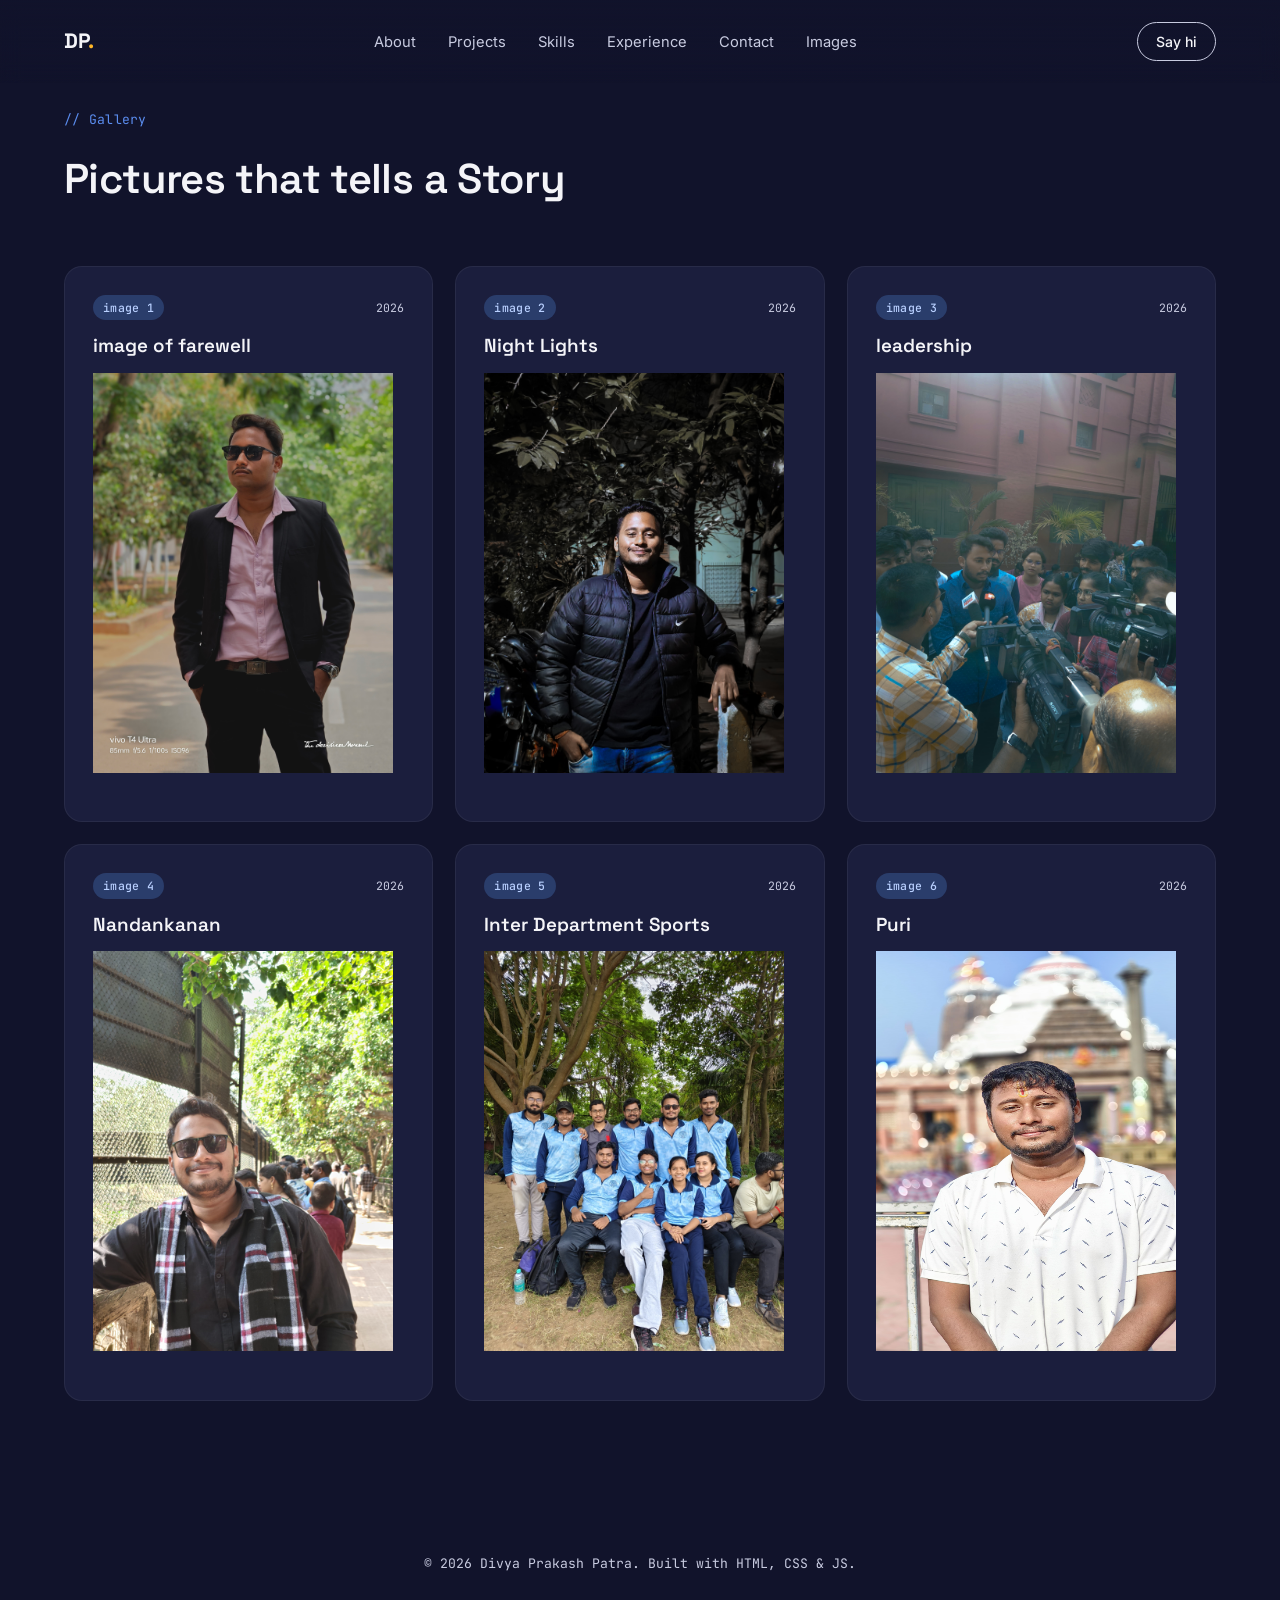
==== image.html @ 836fb509 "version 4" ====
<!DOCTYPE html>
<html lang="en">
<head>
<meta charset="UTF-8">
<meta name="viewport" content="width=device-width, initial-scale=1.0">
<title>Divya Prakash Patra — Software Engineer</title>
<meta name="description" content="Portfolio of Divya Prakash Patra — Software Engineer, MSc Computer Science, building DevOps pipelines, dashboards, and AI-driven cloud research.">
<link rel="preconnect" href="https://fonts.googleapis.com">
<link rel="preconnect" href="https://fonts.gstatic.com" crossorigin>
<link href="https://fonts.googleapis.com/css2?family=Space+Grotesk:wght@500;600;700&family=Inter:wght@400;500;600;700&family=JetBrains+Mono:wght@400;500;600&display=swap" rel="stylesheet">
<link rel="stylesheet" href="style project.css">
</head>
<body>

<div class="noise"></div>

<header class="nav">
  <a href="#top" class="nav__brand">DP<span class="dot">.</span></a>
  <nav class="nav__links">
    <a href="index.html#about">About</a>
    <a href="index.html#projects">Projects</a>
    <a href="index.html#skills">Skills</a>
    <a href="index.html#experience">Experience</a>
    <a href="index.html#contact">Contact</a>
    <a href="image.html">Images</a>
  </nav>
  <a href="#contact" class="nav__cta">Say hi</a>
  <button class="nav__burger" id="burger" aria-label="Toggle menu" aria-expanded="false">
    <span></span><span></span><span></span>
  </button>
</header>

<div class="mobile-menu" id="mobileMenu">
  <button type="button" class="mobile-menu__close" id="mobileMenuClose" aria-label="Close menu">×</button>
  <a href="index.html#about">About</a>
  <a href="index.html#projects">Projects</a>
  <a href="index.html#skills">Skills</a>
  <a href="index.html#experience">Experience</a>
  <a href="index.html#contact">Contact</a>
  <a href="image.html">Images</a>
</div>

  <!-- PROJECTS -->
  <section class="projects" id="projects">
    <div class="section-head">
      <p class="eyebrow">// Gallery</p>
      <h2>Pictures that tells a Story</h2>
    </div>

    <div class="project-grid">

      <article class="project-card project-card--blue">
        <div class="project-card__top">
          <span class="project-card__tag">image 1</span>
          <span class="project-card__date">2026</span>
        </div>
        <h3>image of farewell</h3>
        <p><img src="image1.jpg" alt="image" width="300" height="400" object-fit="cover"></p>
        <div class="chip-row">
        </div>
      </article>

      
      <article class="project-card project-card--blue">
        <div class="project-card__top">
          <span class="project-card__tag">image 2</span>
          <span class="project-card__date">2026</span>
        </div>
        <h3>Night Lights</h3>
        <p><img src="image6.jpg" alt="image" width="300" height="400" object-fit="cover"></p>
        <div class="chip-row">
        </div>
      </article>

      <article class="project-card project-card--blue">
        <div class="project-card__top">
          <span class="project-card__tag">image 3</span>
          <span class="project-card__date">2026</span>
        </div>
        <h3>leadership</h3>
        <p><img src="image3.jpg" alt="image" width="300" height="400" object-fit="cover"></p>
        <div class="chip-row">
        </div>
      </article>
            <article class="project-card project-card--blue">
        <div class="project-card__top">
          <span class="project-card__tag">image 4</span>
          <span class="project-card__date">2026</span>
        </div>
        <h3>Nandankanan</h3>
        <p><img src="image4.jpg" alt="image" width="300" height="400" object-fit="cover"></p>
        <div class="chip-row">
        </div>
      </article>
            <article class="project-card project-card--blue">
        <div class="project-card__top">
          <span class="project-card__tag">image 5</span>
          <span class="project-card__date">2026</span>
        </div>
        <h3>Inter Department Sports</h3>
        <p><img src="image5.jpg" alt="image" width="300" height="400" object-fit="cover"></p>
        <div class="chip-row">
        </div>
      </article>
            <article class="project-card project-card--blue">
        <div class="project-card__top">
          <span class="project-card__tag">image 6</span>
          <span class="project-card__date">2026</span>
        </div>
        <h3>Puri</h3>
        <p><img src="image2.jpg" alt="image" width="300" height="400" object-fit="cover"></p>
        <div class="chip-row">
        </div>
      </article>





    </div>
  </section>

<footer class="footer">
  <p>© <span id="year"></span> Divya Prakash Patra. Built with HTML, CSS &amp; JS.</p>
</footer>

<script src="script.js"></script>
</body>
</html>
---- style project.css ----
:root {
  --ink: #11132B;
  --ink-2: #1B1E3D;
  --paper: #F4F4F8;
  --paper-dim: #C8CBE0;
  --blue: #5B8DEF;
  --blue-soft: #2A3D6B;
  --amber: #FFB627;
  --amber-soft: #5A4420;
  --violet: #A78BFA;
  --violet-soft: #3D3470;
  --green: #4ADE80;
  --green-soft: #214A33;

  --display: "Space Grotesk", "Inter", sans-serif;
  --body: "Inter", sans-serif;
  --mono: "JetBrains Mono", monospace;

  --radius: 18px;
  --radius-sm: 10px;
  --ease: cubic-bezier(.16,.84,.44,1);
}

* {
  box-sizing: border-box;
}

html {
  scroll-behavior: smooth;
}


body {
  margin: 0;
  font-family: var(--body);
  background: var(--ink);
  color: var(--paper);
  line-height: 1.5;
  -webkit-font-smoothing: antialiased;
  overflow-x: hidden;
}

a {
  color: inherit;
  text-decoration: none;
}

ul {
  margin: 0;
  padding: 0;
  list-style: none;
}

h1,
h2,
h3 {
  font-family: var(--display);
  margin: 0;
  font-weight: 600;
}

.nav {
  position: fixed;
  top: 0;
  left: 0;
  right: 0;
  z-index: 50;
  display: flex;
  align-items: center;
  justify-content: space-between;
  padding: 22px 5vw;
  backdrop-filter: blur(10px);
  background: linear-gradient(to bottom, rgba(17,19,43,0.85), rgba(17,19,43,0));
}

.nav__brand {
  font-family: var(--display);
  font-weight: 700;
  font-size: 1.3rem;
  letter-spacing: -0.02em;
}

.nav__brand .dot {
  color: var(--amber);
}

.nav__links {
  display: flex;
  gap: 32px;
}

.nav__links a {
  font-size: 0.92rem;
  color: var(--paper-dim);
  position: relative;
}

.nav__links a:hover {
  color: var(--paper);
}

.nav__links a::after {
  content: "";
  position: absolute;
  left: 0;
  bottom: -6px;
  height: 2px;
  width: 0;
  background: var(--amber);
  transition: width .25s var(--ease);
}

.nav__links a:hover::after {
  width: 100%;
}

.nav__cta {
  border: 1.5px solid var(--paper-dim);
  padding: 8px 18px;
  border-radius: 999px;
  font-size: 0.88rem;
  font-weight: 500;
  transition: all .2s var(--ease);
}

.nav__cta:hover {
  background: var(--amber);
  color: var(--ink);
  border-color: var(--amber);
}

.nav__burger {
  display: none;
  flex-direction: column;
  justify-content: center;
  gap: 5px;
  width: 36px;
  height: 36px;
  background: none;
  border: none;
  cursor: pointer;
  padding: 0;
}

.nav__burger span {
  width: 100%;
  height: 2px;
  background: var(--paper);
  border-radius: 2px;
  transition: all .25s var(--ease);
}

.nav__burger[aria-expanded="true"] span:nth-child(1) {
  transform: translateY(7px) rotate(45deg);
}

.nav__burger[aria-expanded="true"] span:nth-child(2) {
  opacity: 0;
}

.nav__burger[aria-expanded="true"] span:nth-child(3) {
  transform: translateY(-7px) rotate(-45deg);
}

.mobile-menu {
  display: none; flex-direction: column; position: fixed; top: 0; right: 0; height: 100vh; width: 72vw; max-width: 320px;
  background: var(--ink-2); z-index: 60; padding: 100px 32px 32px; gap: 26px;
  transform: translateX(100%); transition: transform .3s var(--ease);
}
.mobile-menu.open { transform: translateX(0); }

.mobile-menu__close {
  position: absolute;
  top: 20px;
  right: 20px;
  width: 38px;
  height: 38px;
  border: none;
  background: transparent;
  color: var(--paper);
  font-size: 1.5rem;
  line-height: 1;
  cursor: pointer;
}

.eyebrow {
    font-family: var(--mono);
    font-size: 0.82rem;
    color: var(--blue);
    letter-spacing: 0.02em;
    margin: 0px 0px 18px;
}

.projects {
  padding: 110px 5vw;
  max-width: 1280px;
  margin: 0 auto;
}

.section-head {
  margin-bottom: 56px;
  max-width: 640px;
}

.section-head h2 {
  font-size: clamp(1.9rem, 3.4vw, 2.6rem);
  letter-spacing: -0.015em;
}

.project-grid {
  display: grid;
  grid-template-columns: repeat(3, minmax(0, 1fr));
  gap: 22px;
}

.project-card {
  background: var(--ink-2);
  border-radius: var(--radius);
  padding: 28px;
  border: 1px solid rgba(255,255,255,0.06);
  display: flex;
  flex-direction: column;
  gap: 14px;
  transition: transform .25s var(--ease), border-color .25s var(--ease);
}

.project-card:hover {
  transform: translateY(-6px);
  border-color: rgba(255,255,255,0.18);
}

.project-card--wide {
  grid-column: span 2;
}

.project-card__top {
  display: flex;
  justify-content: space-between;
  align-items: center;
}

.project-card__tag {
  font-family: var(--mono);
  font-size: 0.72rem;
  letter-spacing: 0.03em;
  padding: 4px 10px;
  border-radius: 999px;
  font-weight: 500;
}

.project-card--blue .project-card__tag {
  background: var(--blue-soft);
  color: #B9D0FF;
}

.project-card--amber .project-card__tag {
  background: var(--amber-soft);
  color: #FFDA9C;
}

.project-card--violet .project-card__tag {
  background: var(--violet-soft);
  color: #E1D4FF;
}

.project-card--green .project-card__tag {
  background: var(--green-soft);
  color: #B9F4CB;
}

.project-card__date {
  font-family: var(--mono);
  font-size: 0.72rem;
  color: var(--paper-dim);
}

.project-card h3 {
  font-size: 1.18rem;
  line-height: 1.3;
}

.project-card p {
  color: var(--paper-dim);
  font-size: 0.94rem;
  margin: 0;
  flex-grow: 1;
}

.project-card__link {
  font-family: var(--mono);
  font-size: 0.82rem;
  color: var(--green);
  margin-top: 4px;
}
.project-card--violet .project-card__link {
  font-family: var(--mono); font-size: 0.82rem; color: var(--violet); margin-top: 4px;
  transition: gap .2s var(--ease);
}
.project-card__link:hover {
  text-decoration: underline;
}

.chip-row {
  display: flex;
  flex-wrap: wrap;
  gap: 8px;
}

.chip {
  font-family: var(--mono);
  font-size: 0.74rem;
  padding: 5px 11px;
  border-radius: 999px;
  background: rgba(255,255,255,0.06);
  color: var(--paper-dim);
  border: 1px solid rgba(255,255,255,0.08);
}

.chip--lg {
  font-size: 0.85rem;
  padding: 8px 16px;
}

.footer {
  text-align: center;
  padding: 30px 5vw 50px;
  color: var(--paper-dim);
  font-size: 0.82rem;
  font-family: var(--mono);
}

@media (max-width: 980px) {
  .nav__links,
  .nav__cta {
    display: none;
  }

  .nav__burger {
    display: flex;
  }

  .mobile-menu {
    display: flex;
  }

  .project-grid {
    grid-template-columns: repeat(2, minmax(0, 1fr));
  }
  .project-card--wide {
    grid-column: span 2;
  }
}

@media (max-width: 640px) {
  .projects {
    padding: 80px 6vw;
  }
  .project-grid {
    grid-template-columns: 1fr;
  }
  .project-card--wide {
    grid-column: span 1;
  }
}
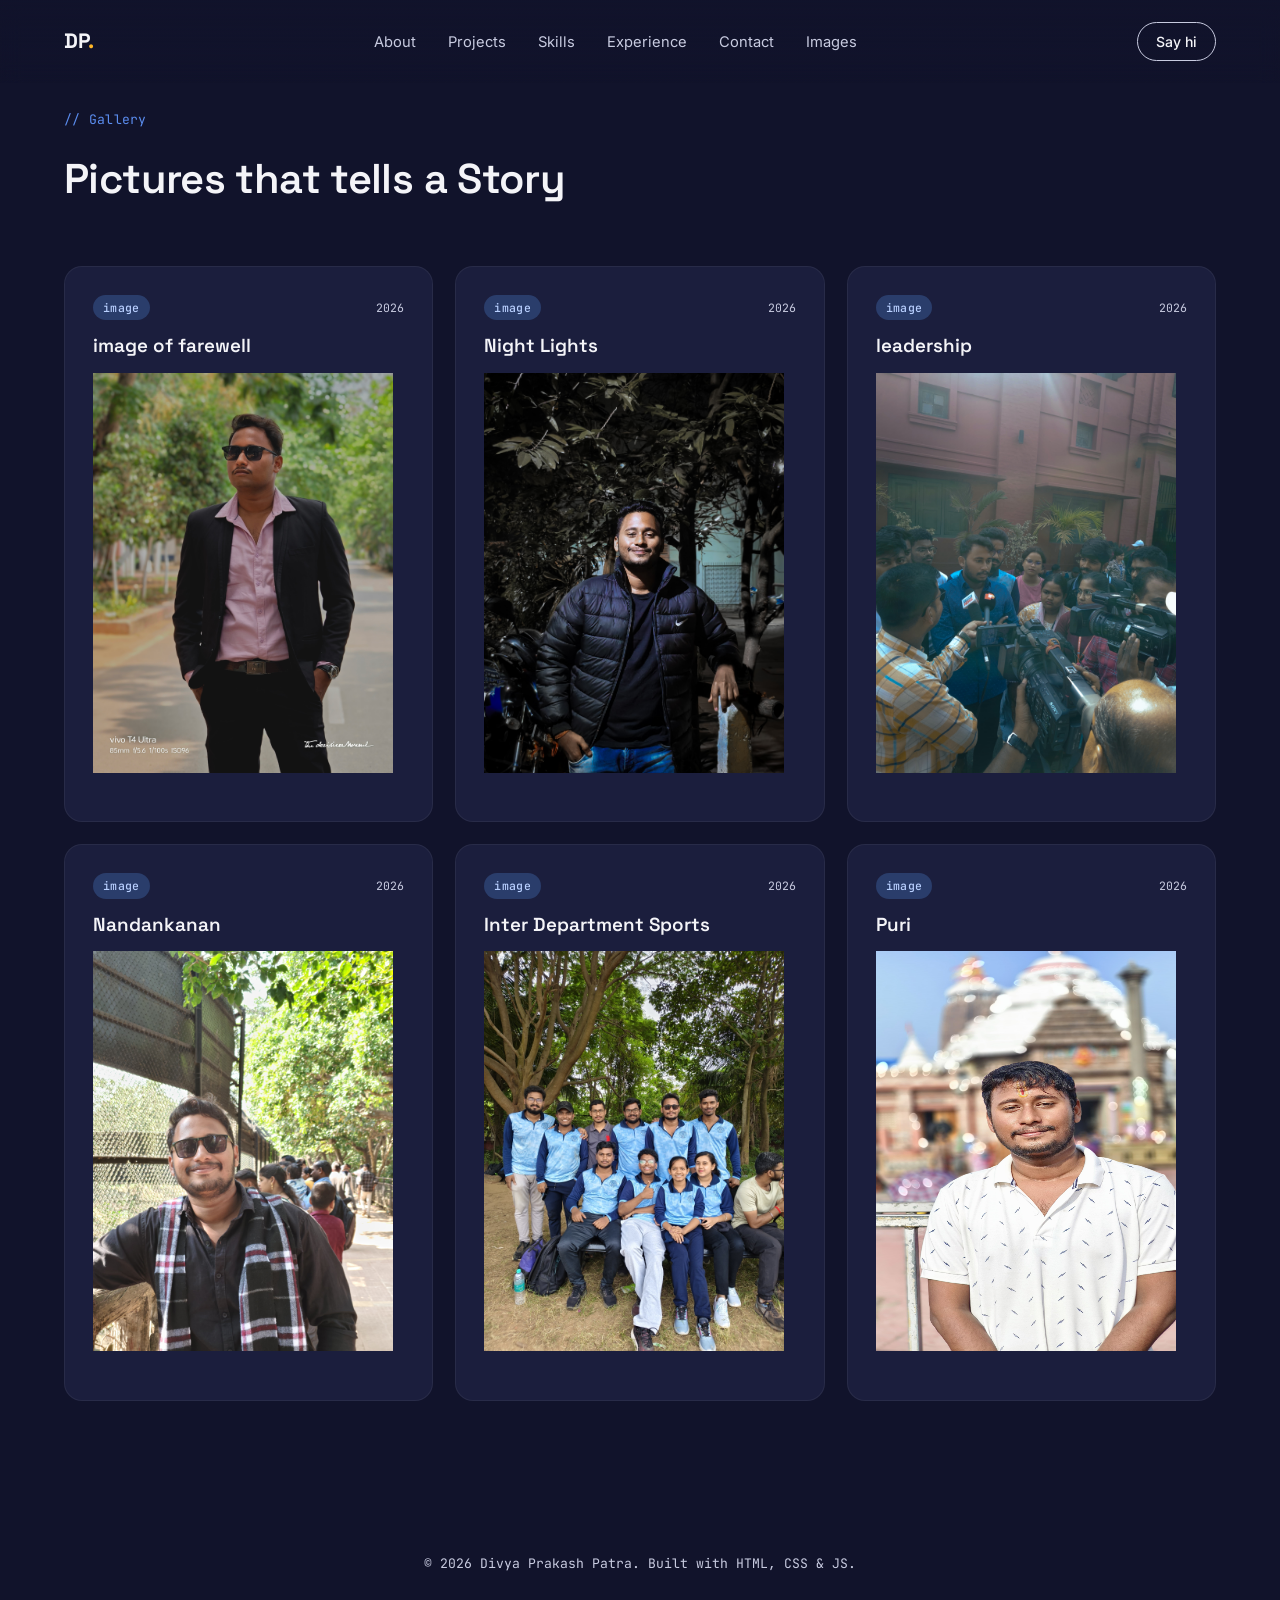
==== commit 187e4827: "version 2" ====
--- a/image.html
+++ b/image.html
@@ -51,7 +51,7 @@
 
       <article class="project-card project-card--blue">
         <div class="project-card__top">
-          <span class="project-card__tag">image 1</span>
+          <span class="project-card__tag">image</span>
           <span class="project-card__date">2026</span>
         </div>
         <h3>image of farewell</h3>
@@ -63,7 +63,7 @@
       
       <article class="project-card project-card--blue">
         <div class="project-card__top">
-          <span class="project-card__tag">image 2</span>
+          <span class="project-card__tag">image</span>
           <span class="project-card__date">2026</span>
         </div>
         <h3>Night Lights</h3>
@@ -74,7 +74,7 @@
 
       <article class="project-card project-card--blue">
         <div class="project-card__top">
-          <span class="project-card__tag">image 3</span>
+          <span class="project-card__tag">image</span>
           <span class="project-card__date">2026</span>
         </div>
         <h3>leadership</h3>
@@ -84,7 +84,7 @@
       </article>
             <article class="project-card project-card--blue">
         <div class="project-card__top">
-          <span class="project-card__tag">image 4</span>
+          <span class="project-card__tag">image</span>
           <span class="project-card__date">2026</span>
         </div>
         <h3>Nandankanan</h3>
@@ -94,7 +94,7 @@
       </article>
             <article class="project-card project-card--blue">
         <div class="project-card__top">
-          <span class="project-card__tag">image 5</span>
+          <span class="project-card__tag">image</span>
           <span class="project-card__date">2026</span>
         </div>
         <h3>Inter Department Sports</h3>
@@ -104,7 +104,7 @@
       </article>
             <article class="project-card project-card--blue">
         <div class="project-card__top">
-          <span class="project-card__tag">image 6</span>
+          <span class="project-card__tag">image</span>
           <span class="project-card__date">2026</span>
         </div>
         <h3>Puri</h3>
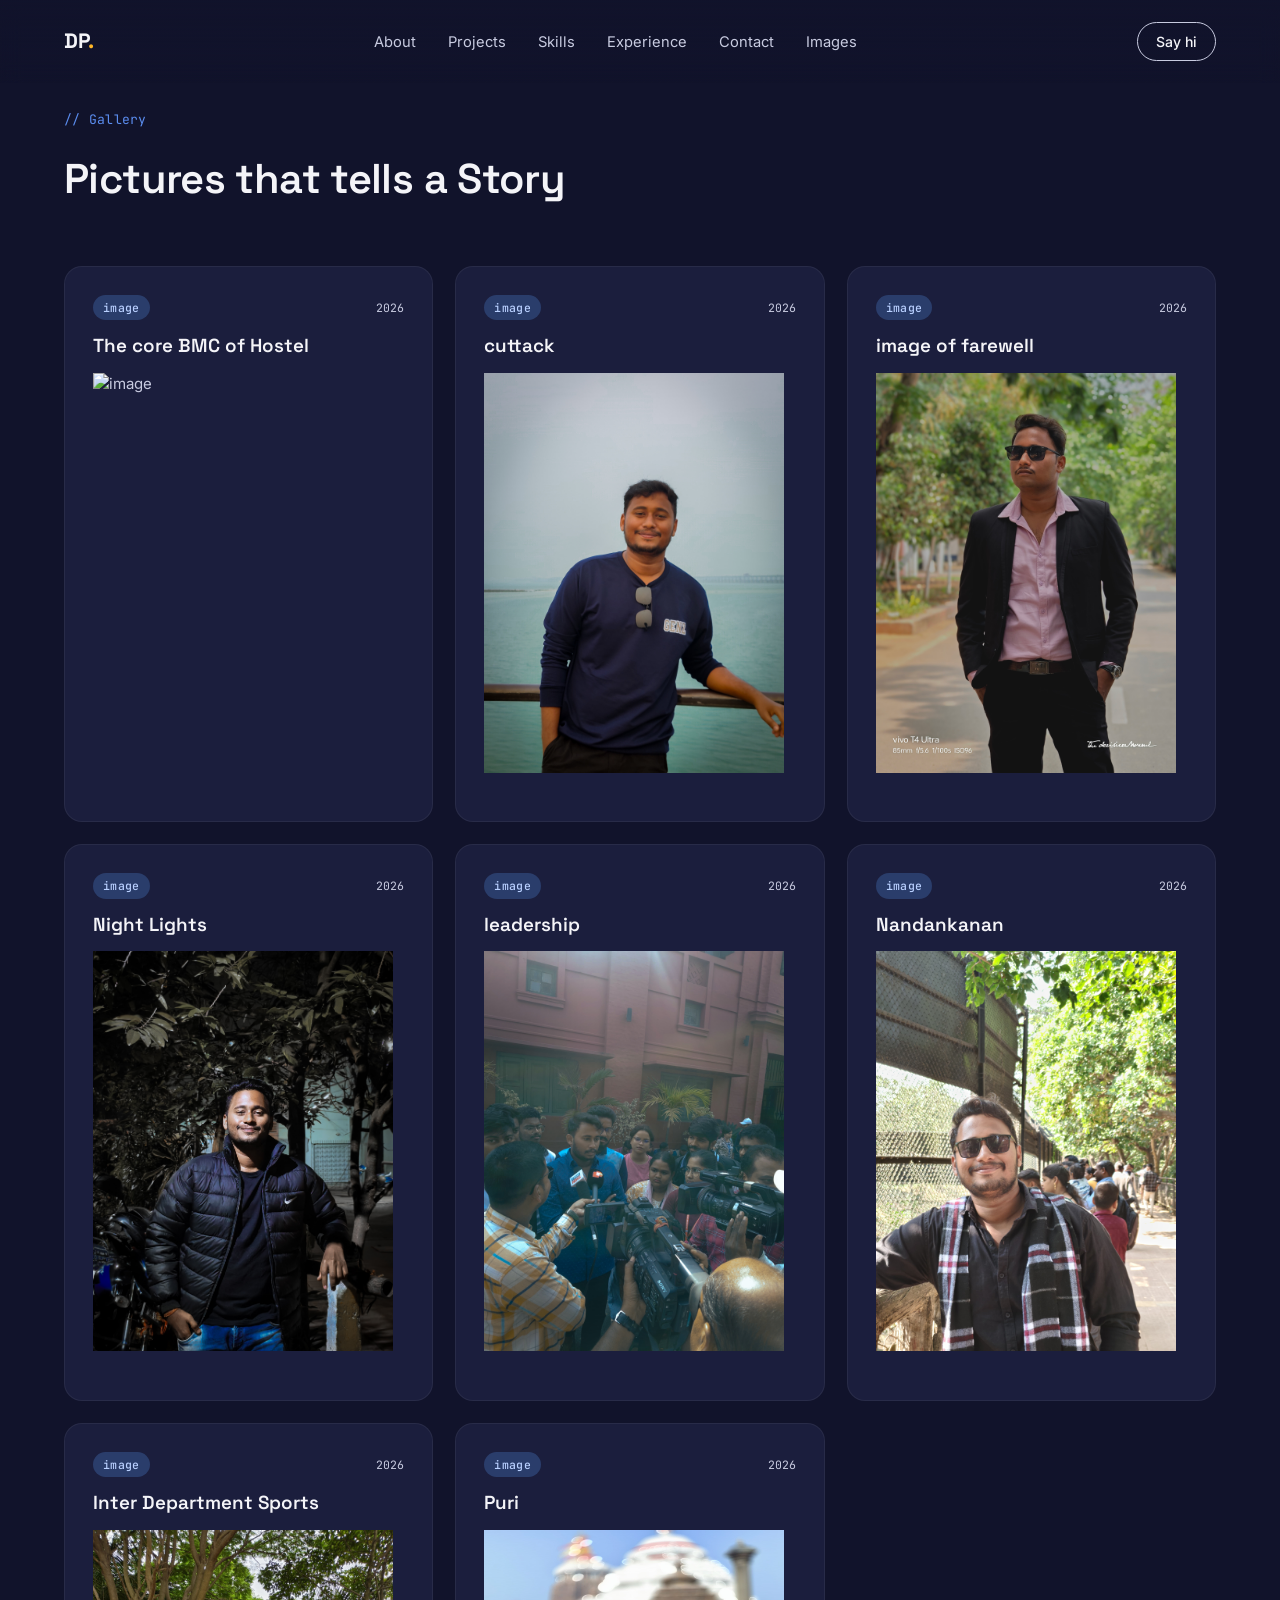
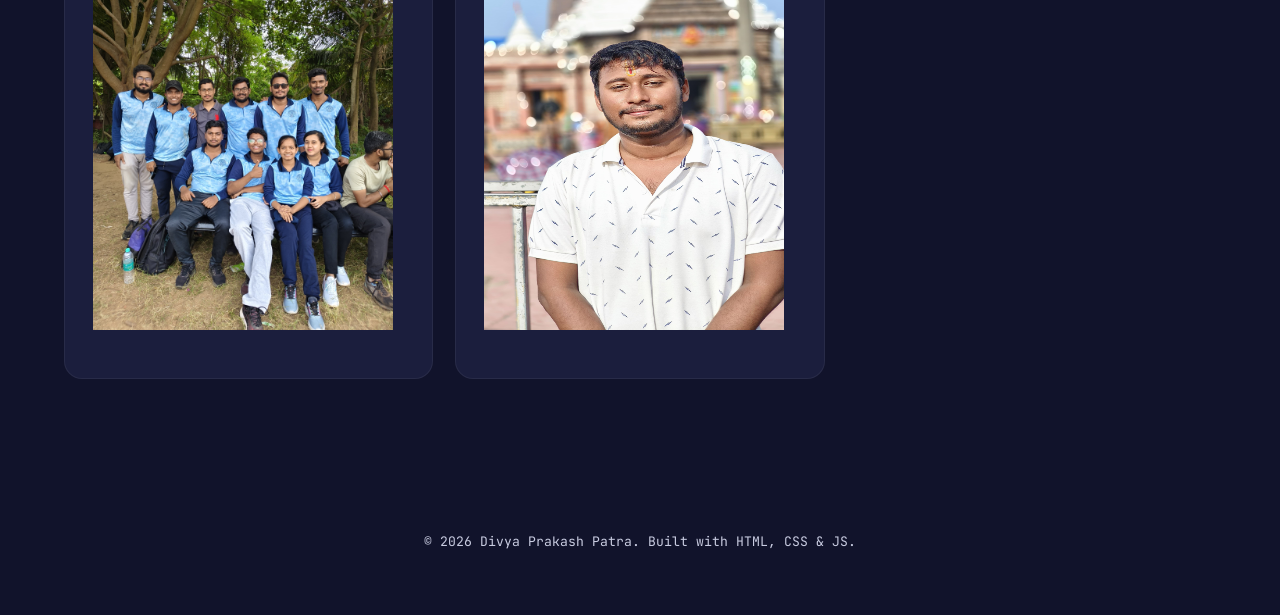
==== commit 339f1992: "version 5" ====
--- a/image.html
+++ b/image.html
@@ -48,6 +48,28 @@
     </div>
 
     <div class="project-grid">
+
+
+      <article class="project-card project-card--blue">
+        <div class="project-card__top">
+          <span class="project-card__tag">image</span>
+          <span class="project-card__date">2026</span>
+        </div>
+        <h3>The core BMC of Hostel</h3>
+        <p><img src="image8.jpg" alt="image" width="300" height="400" object-fit="cover"></p>
+        <div class="chip-row">
+        </div>
+      </article>
+   <article class="project-card project-card--blue">
+        <div class="project-card__top">
+          <span class="project-card__tag">image</span>
+          <span class="project-card__date">2026</span>
+        </div>
+        <h3>cuttack</h3>
+        <p><img src="‫image7.jpg" alt="image" width="300" height="400" object-fit="cover"></p>
+        <div class="chip-row">
+        </div>
+      </article>
 
       <article class="project-card project-card--blue">
         <div class="project-card__top">
@@ -113,10 +135,6 @@
         </div>
       </article>
 
-
-
-
-
     </div>
   </section>
 
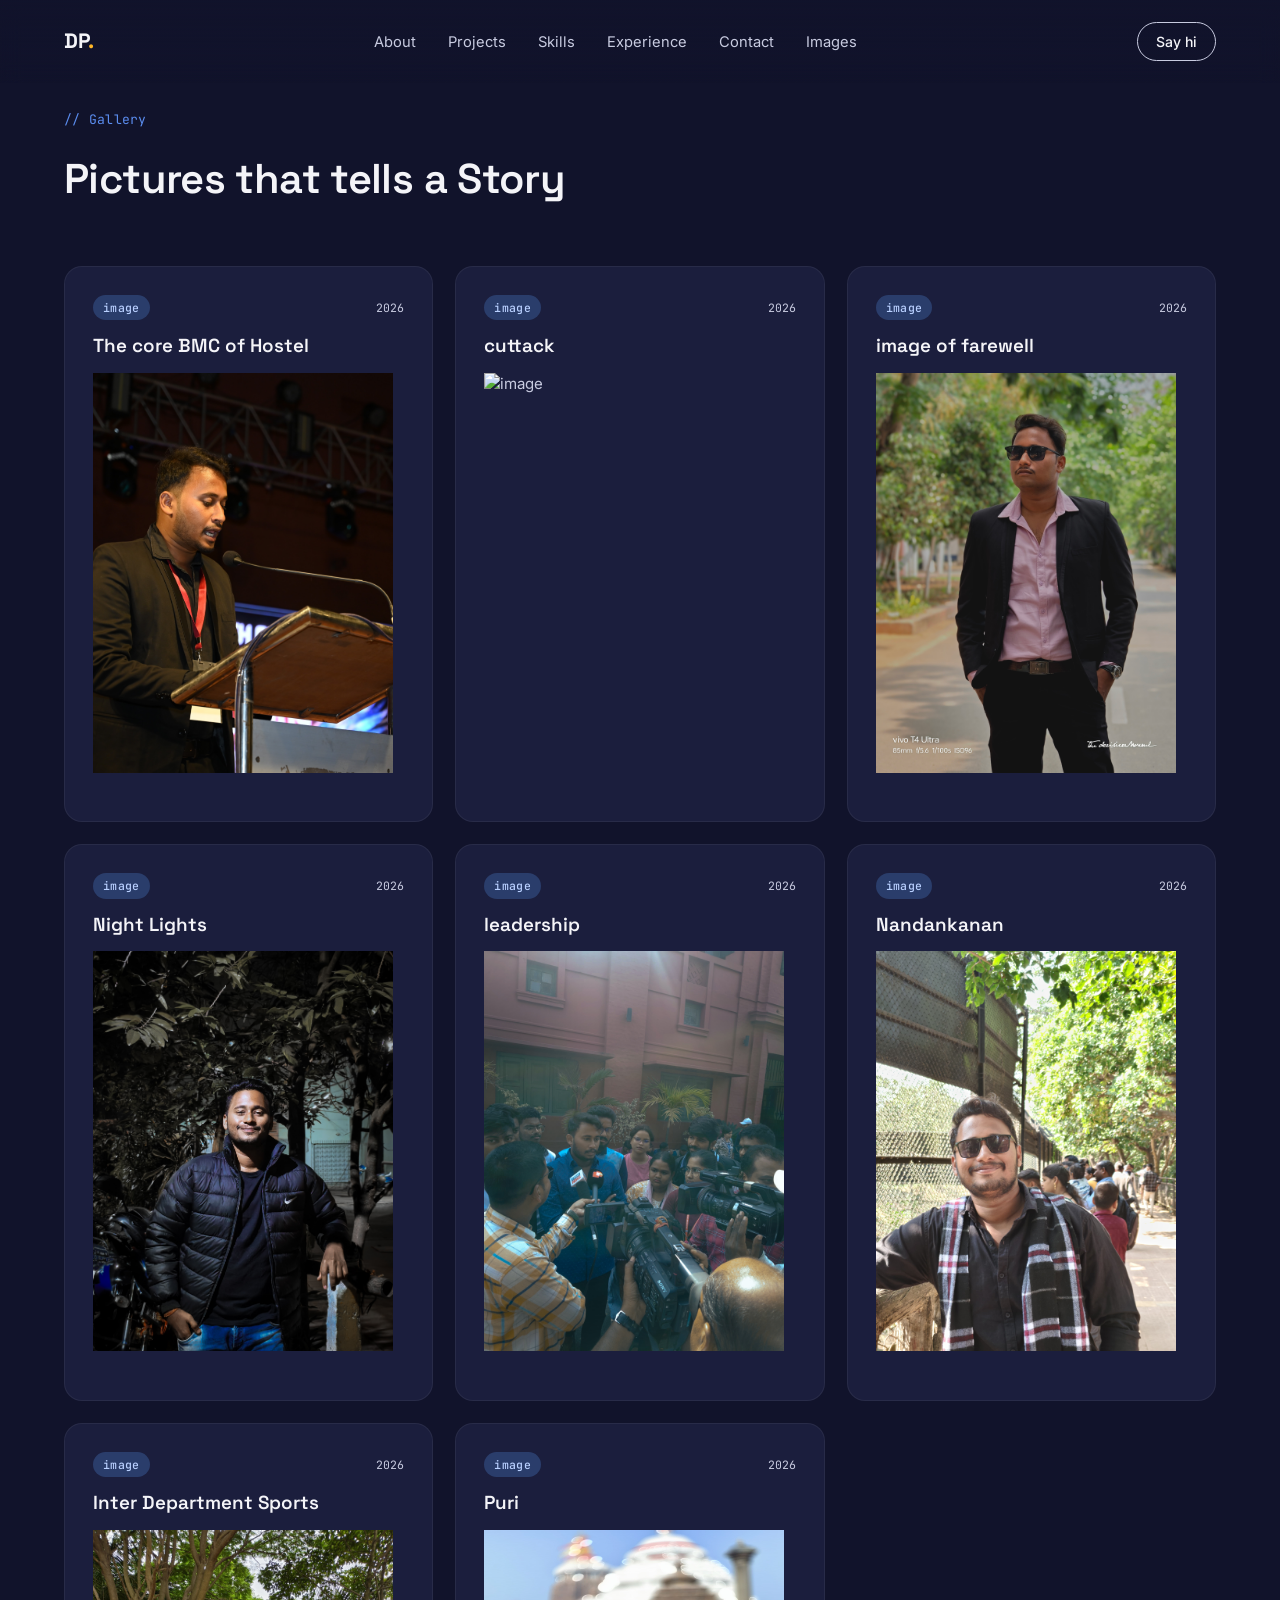
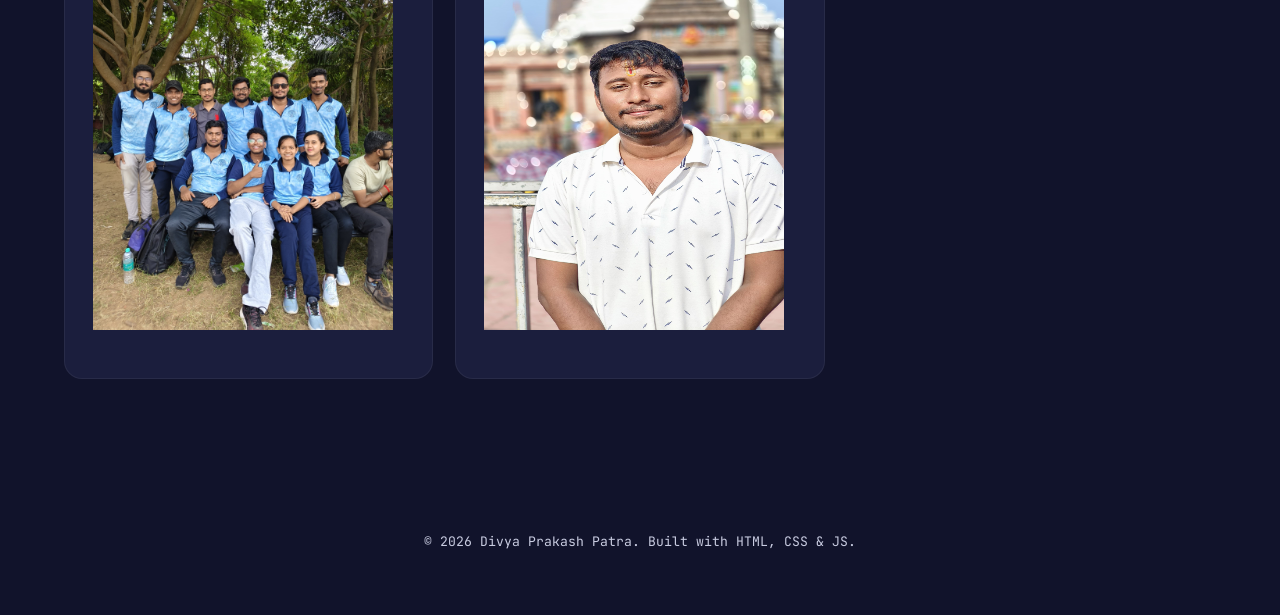
==== commit 909fce10: "Fix image file extensions in image.html" ====
--- a/image.html
+++ b/image.html
@@ -56,7 +56,7 @@
           <span class="project-card__date">2026</span>
         </div>
         <h3>The core BMC of Hostel</h3>
-        <p><img src="image8.jpg" alt="image" width="300" height="400" object-fit="cover"></p>
+        <p><img src="image8.JPG" alt="image" width="300" height="400" object-fit="cover"></p>
         <div class="chip-row">
         </div>
       </article>
@@ -66,7 +66,7 @@
           <span class="project-card__date">2026</span>
         </div>
         <h3>cuttack</h3>
-        <p><img src="‫image7.jpg" alt="image" width="300" height="400" object-fit="cover"></p>
+        <p><img src="image7.jpg" alt="image" width="300" height="400" object-fit="cover"></p>
         <div class="chip-row">
         </div>
       </article>
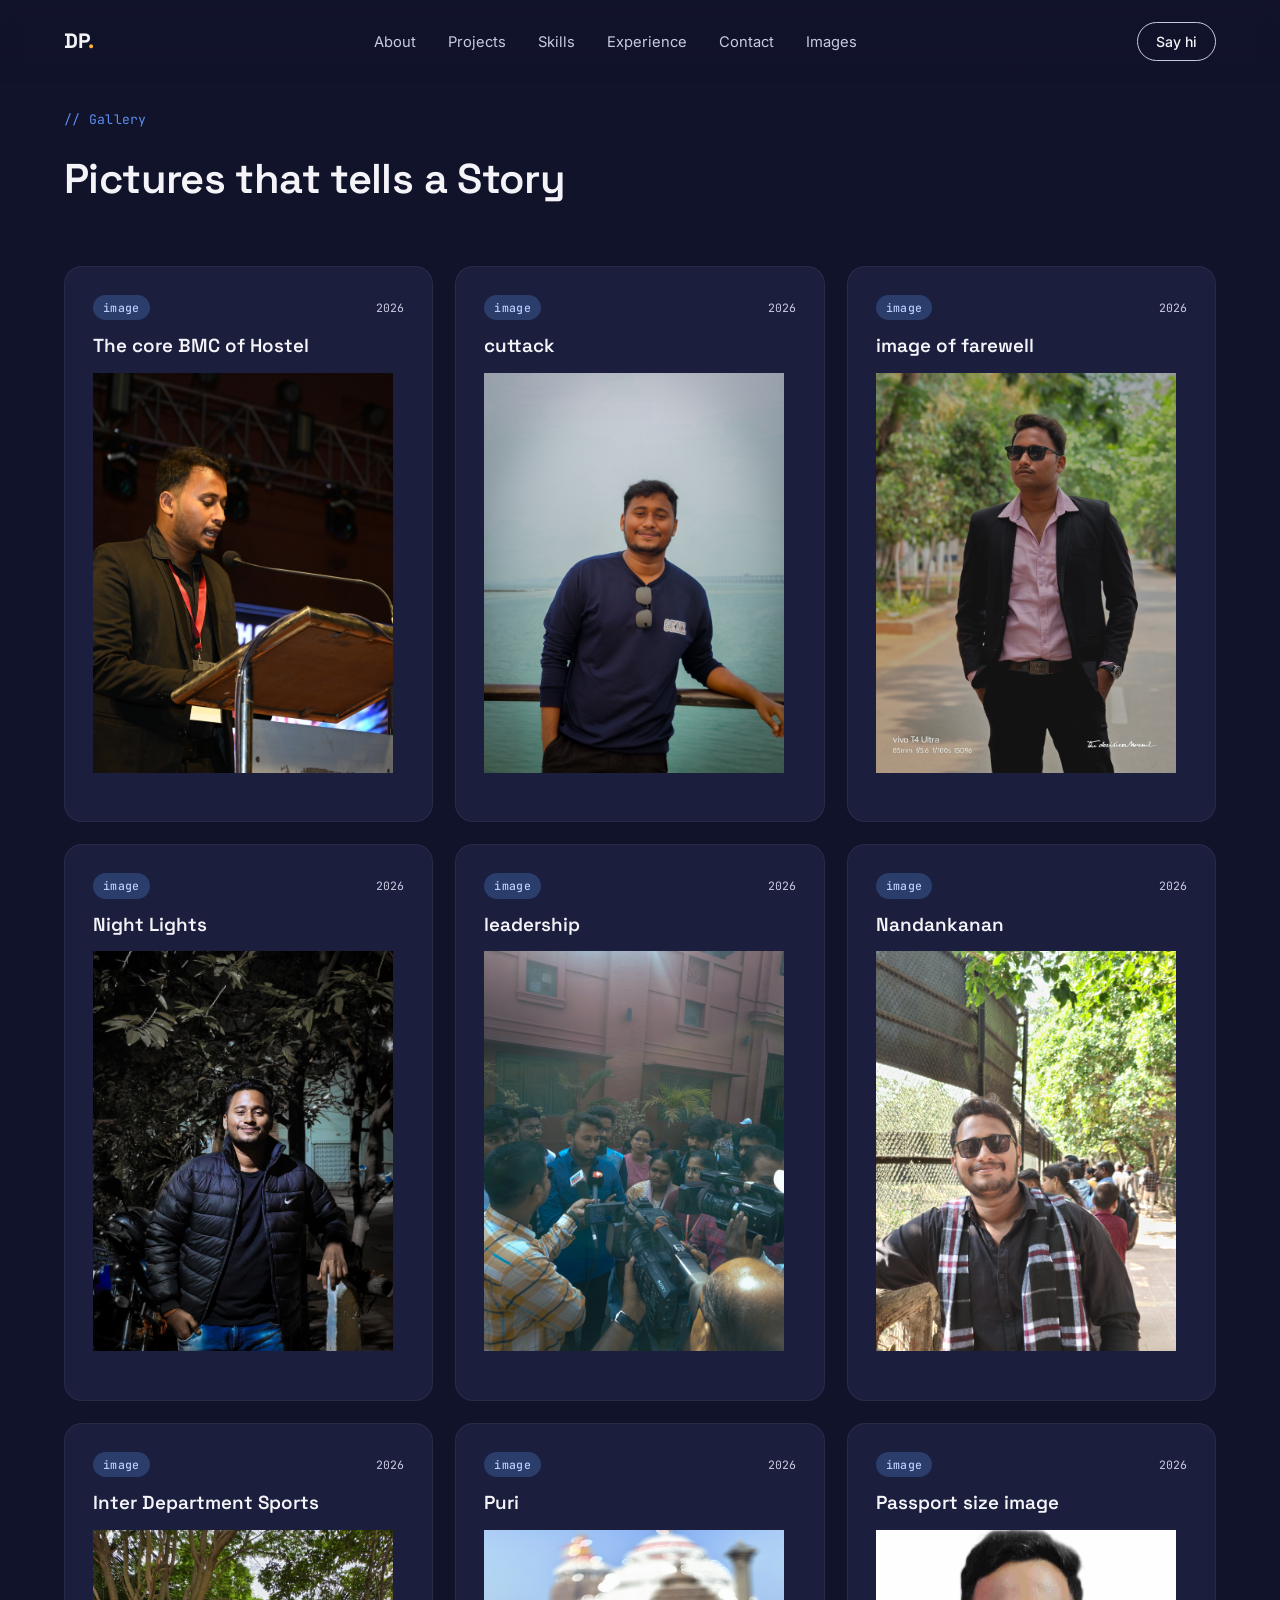
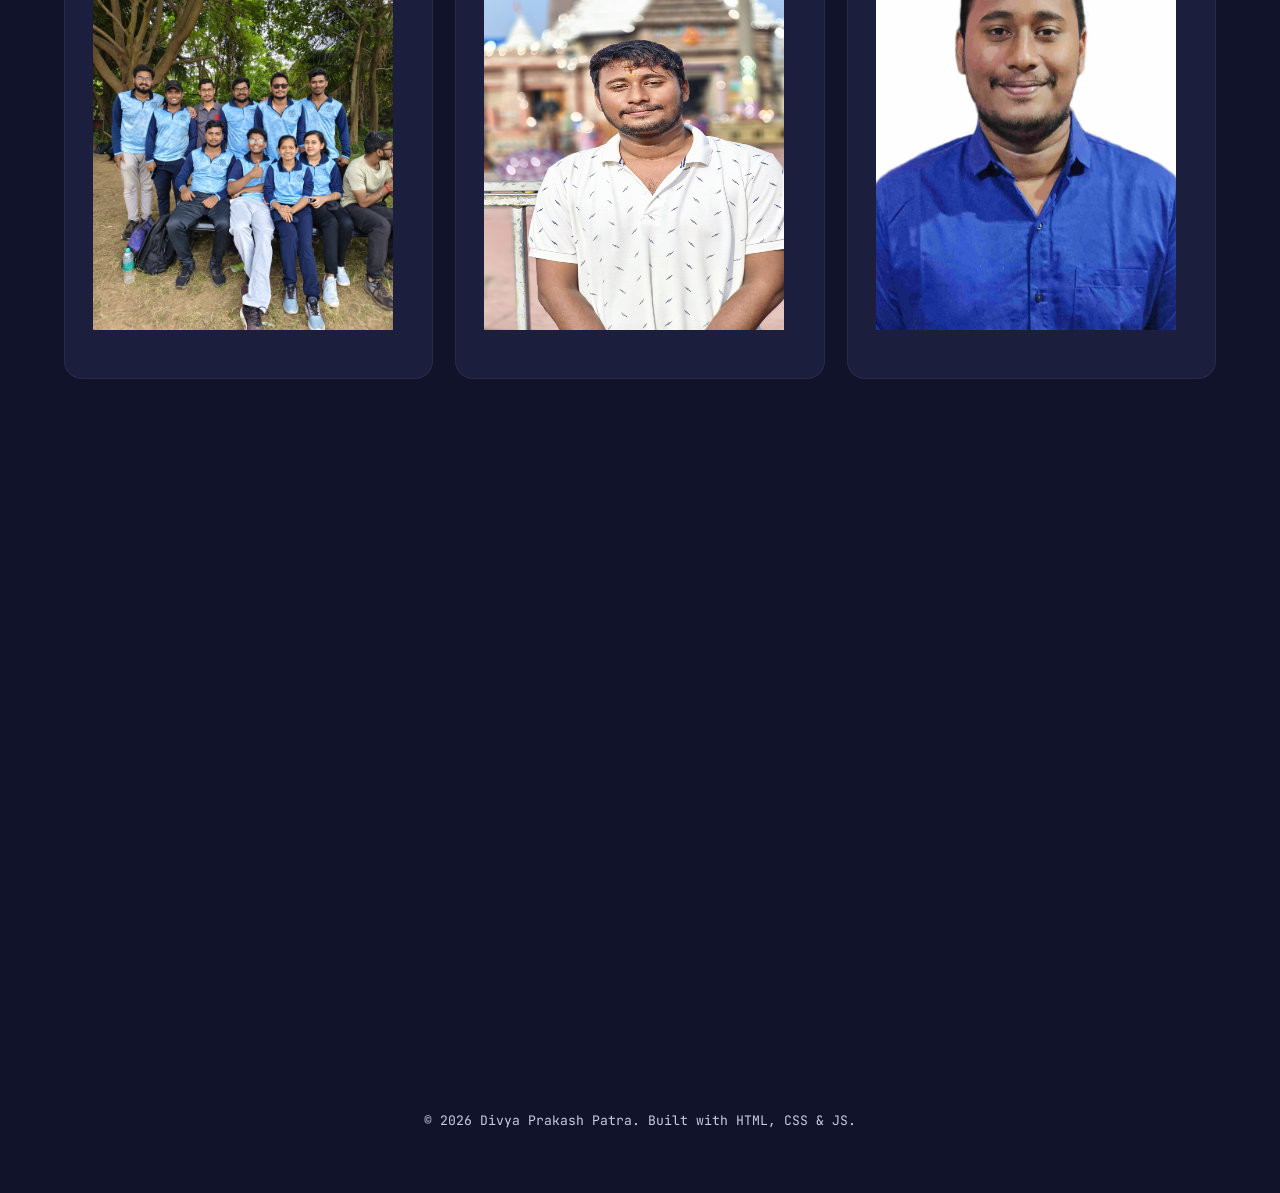
==== commit ac3f6c78: "version 2" ====
--- a/image.html
+++ b/image.html
@@ -48,8 +48,6 @@
     </div>
 
     <div class="project-grid">
-
-
       <article class="project-card project-card--blue">
         <div class="project-card__top">
           <span class="project-card__tag">image</span>
@@ -66,7 +64,7 @@
           <span class="project-card__date">2026</span>
         </div>
         <h3>cuttack</h3>
-        <p><img src="image7.jpg" alt="image" width="300" height="400" object-fit="cover"></p>
+        <p><img src="‫image7.jpg" alt="image" width="300" height="400" object-fit="cover"></p>
         <div class="chip-row">
         </div>
       </article>
@@ -134,7 +132,26 @@
         <div class="chip-row">
         </div>
       </article>
-
+<article class="project-card project-card--blue">
+        <div class="project-card__top">
+          <span class="project-card__tag">image</span>
+          <span class="project-card__date">2026</span>
+        </div>
+        <h3>Passport size image</h3>
+        <p><img src="passport.jpg" alt="image" width="300" height="400" object-fit="cover"></p>
+        <div class="chip-row">
+        </div>
+      </article>
+ <article class="project-card project-card--blue">
+        <div class="project-card__top">
+          <span class="project-card__tag">image</span>
+          <span class="project-card__date">2026</span>
+        </div>
+        <h3>Leading Annual function</h3>
+        <p><img src="image9.jpg" alt="image" width="300" height="400" object-fit="cover"></p>
+        <div class="chip-row">
+        </div>
+      </article>
     </div>
   </section>
 
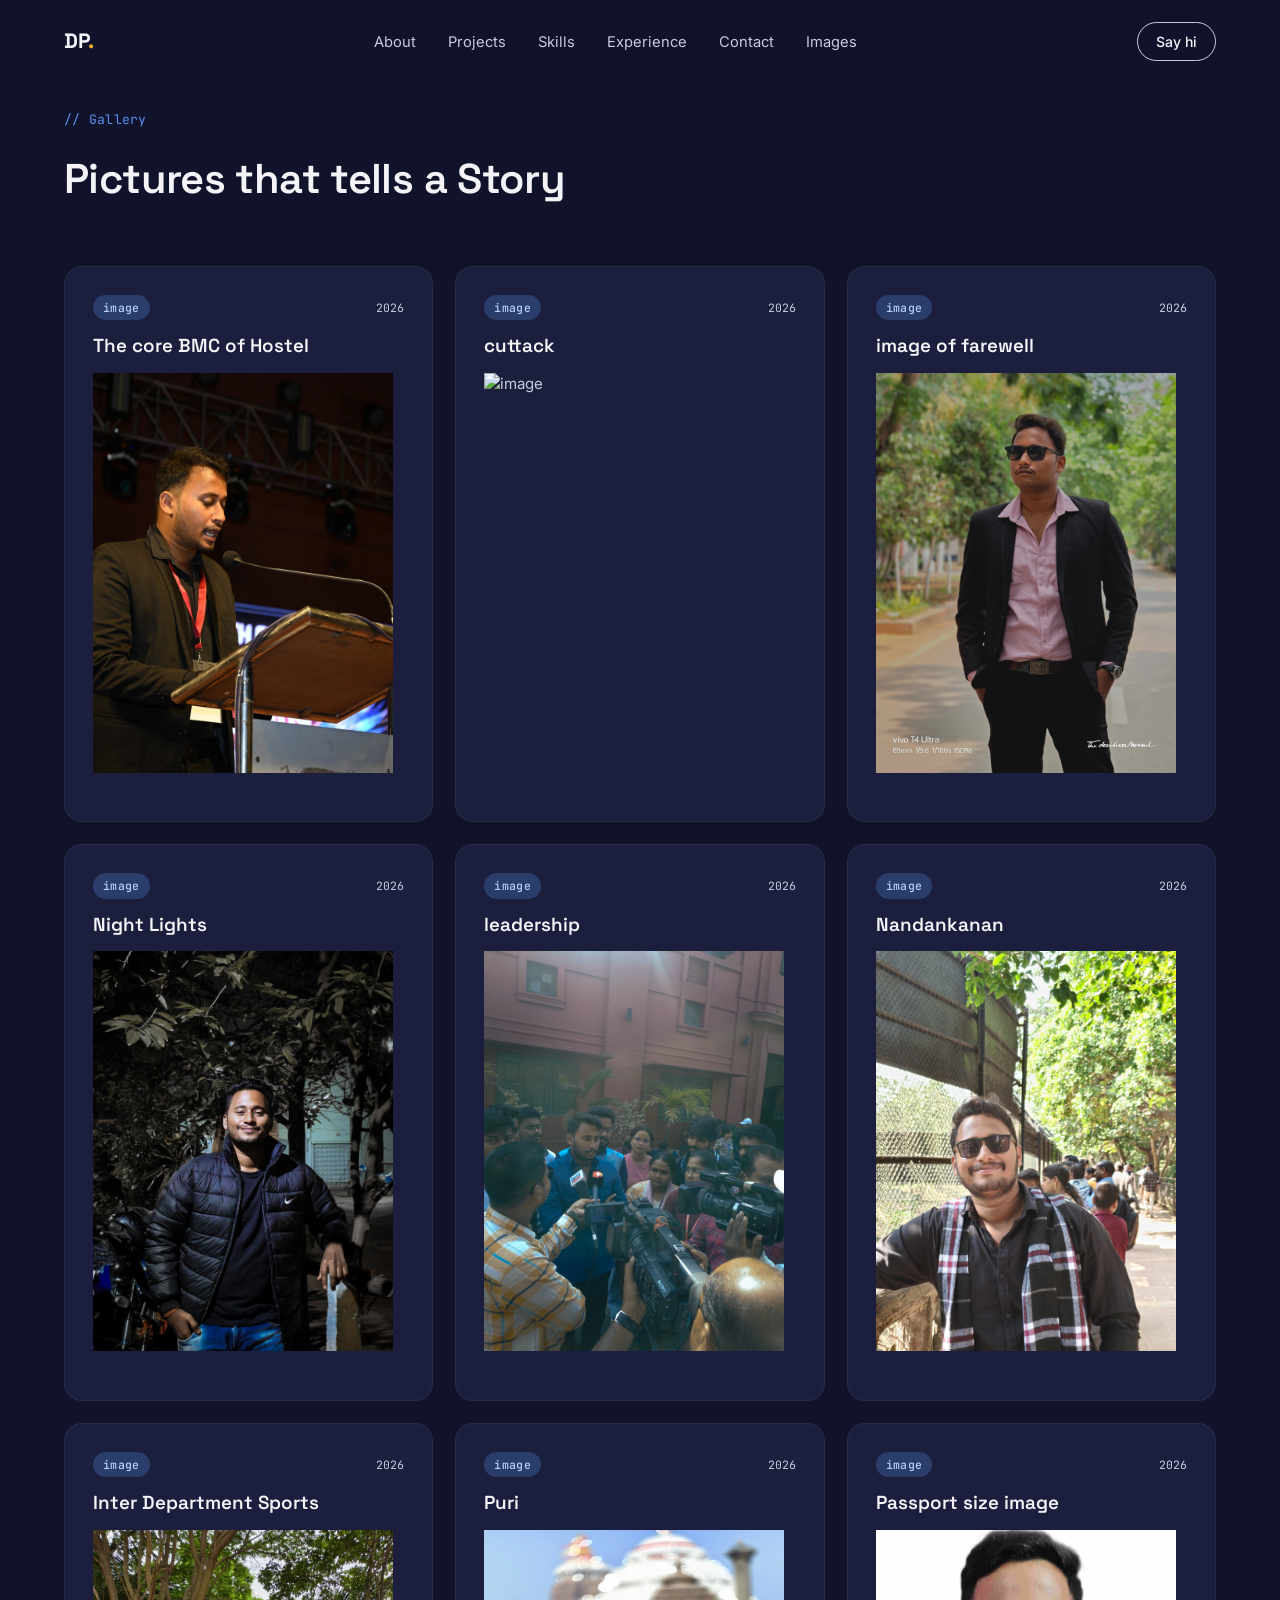
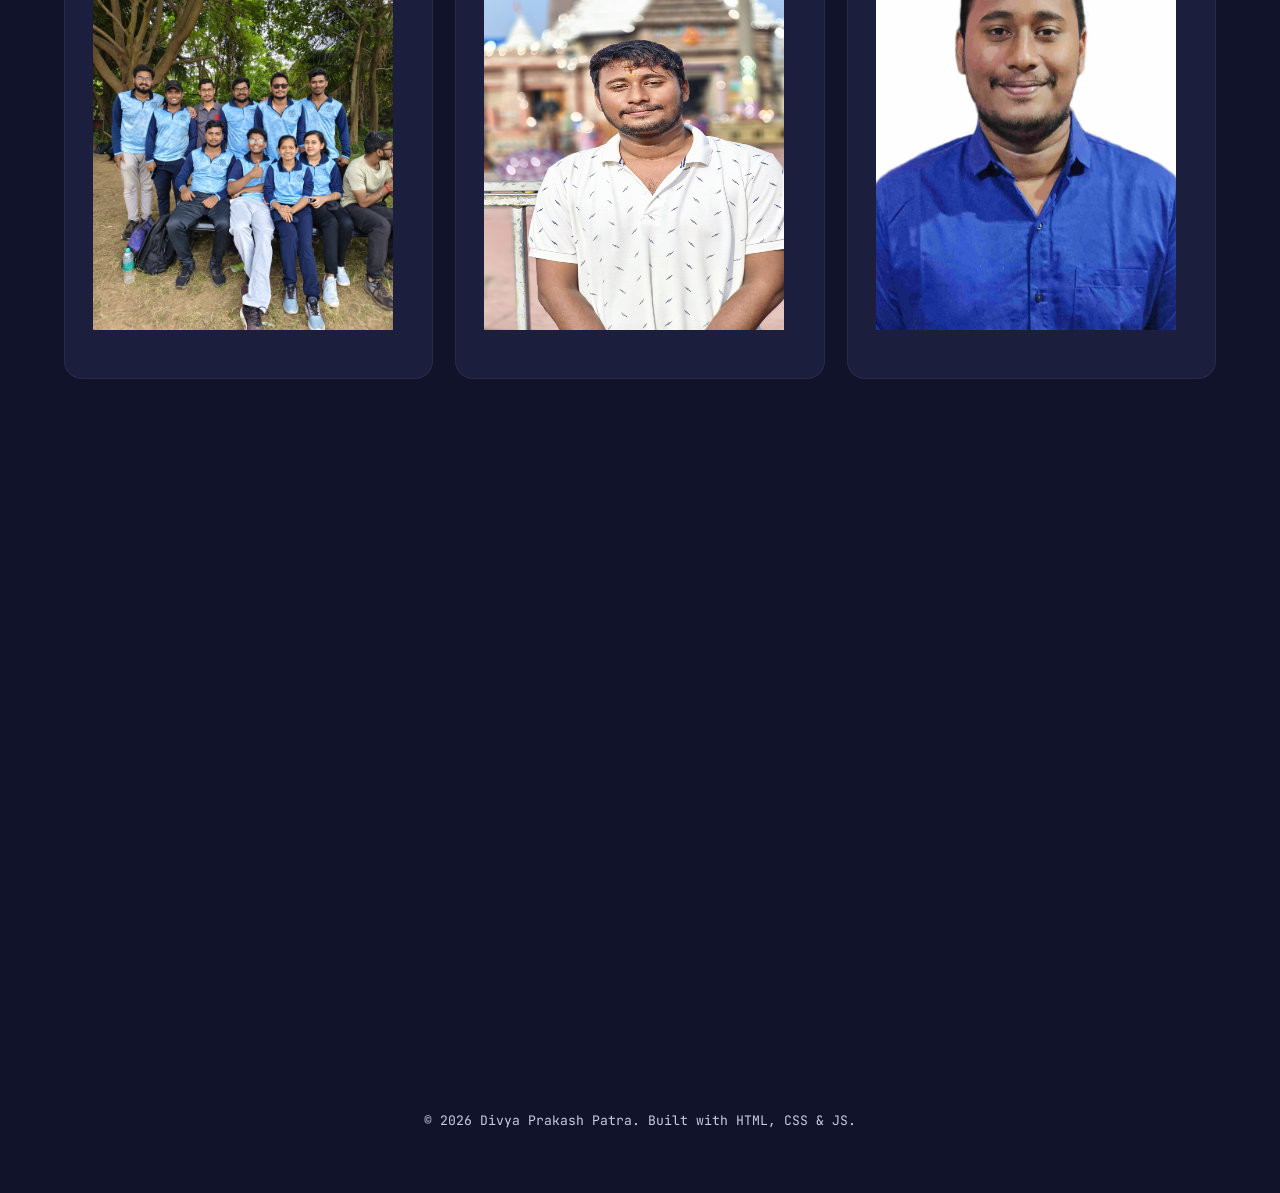
==== commit f0a9a548: "version7" ====
--- a/image.html
+++ b/image.html
@@ -64,7 +64,7 @@
           <span class="project-card__date">2026</span>
         </div>
         <h3>cuttack</h3>
-        <p><img src="‫image7.jpg" alt="image" width="300" height="400" object-fit="cover"></p>
+        <p><img src="image7.jpg" alt="image" width="300" height="400" object-fit="cover"></p>
         <div class="chip-row">
         </div>
       </article>
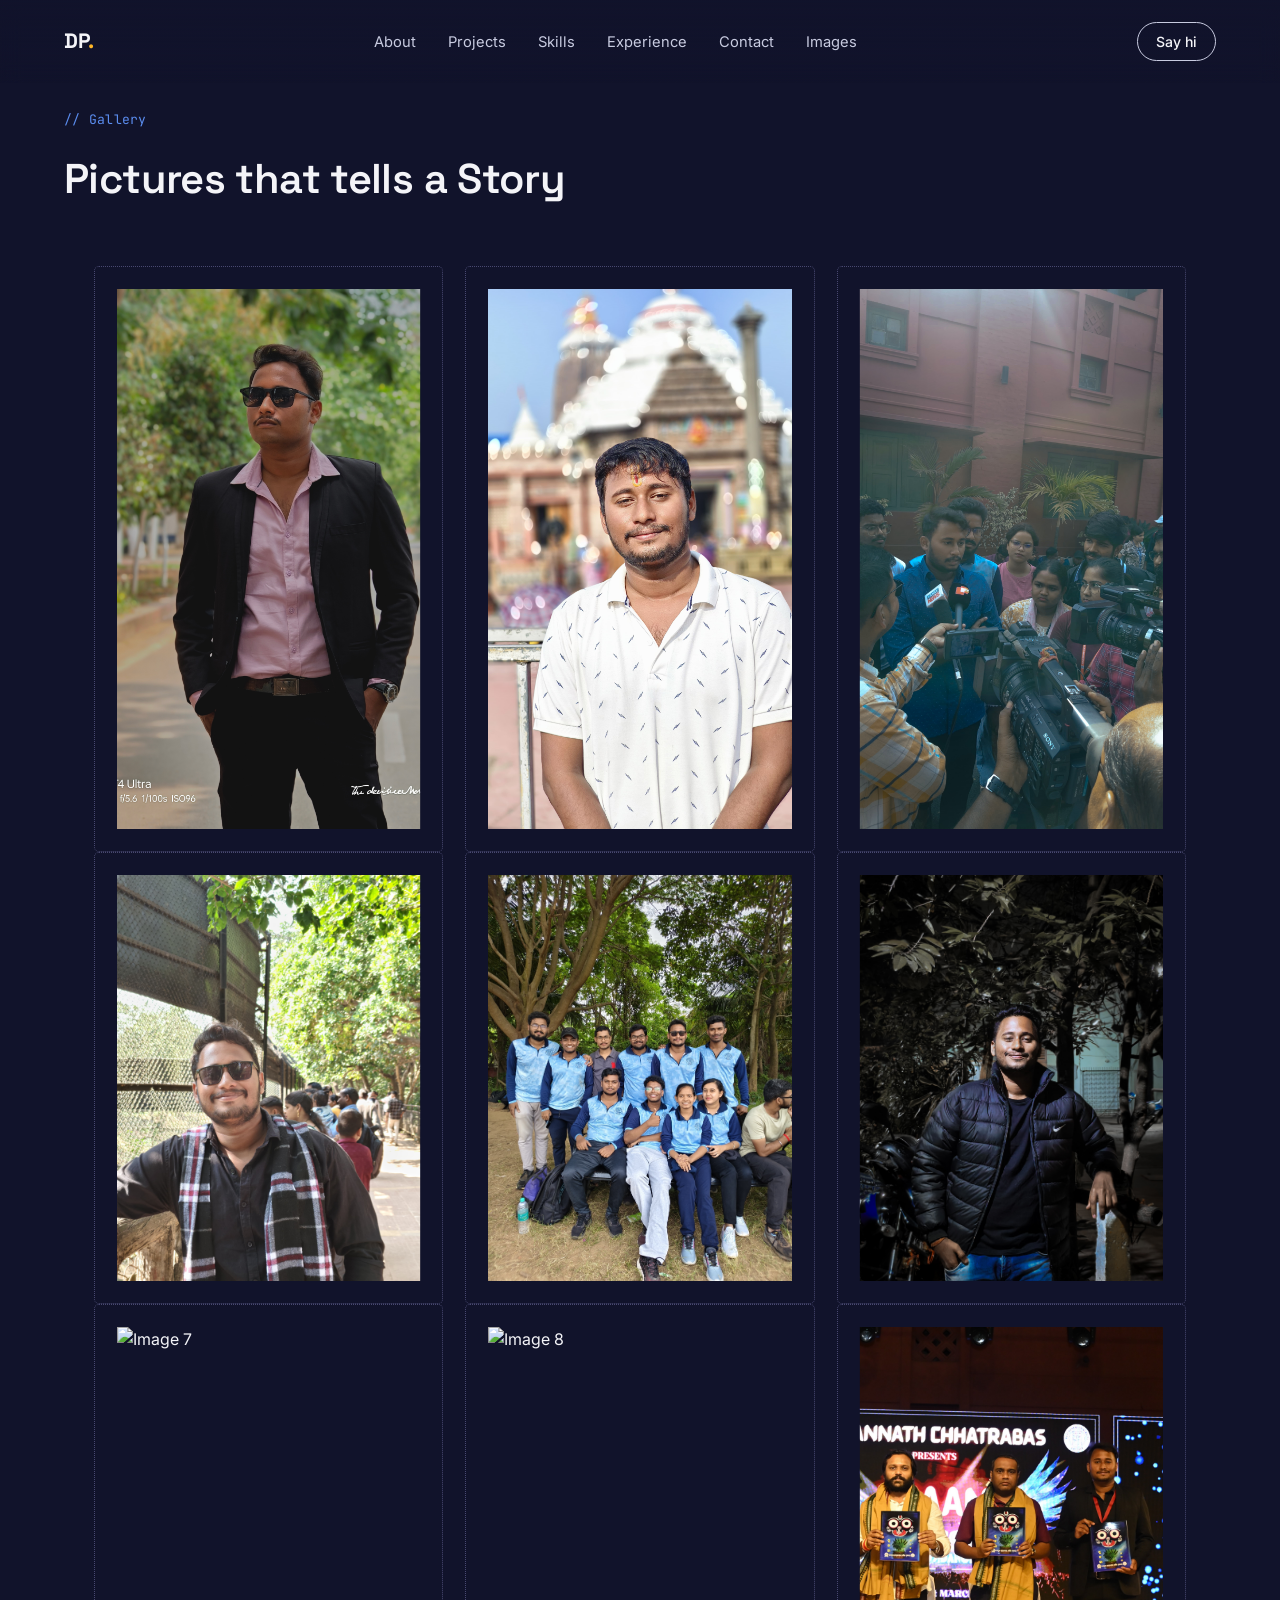
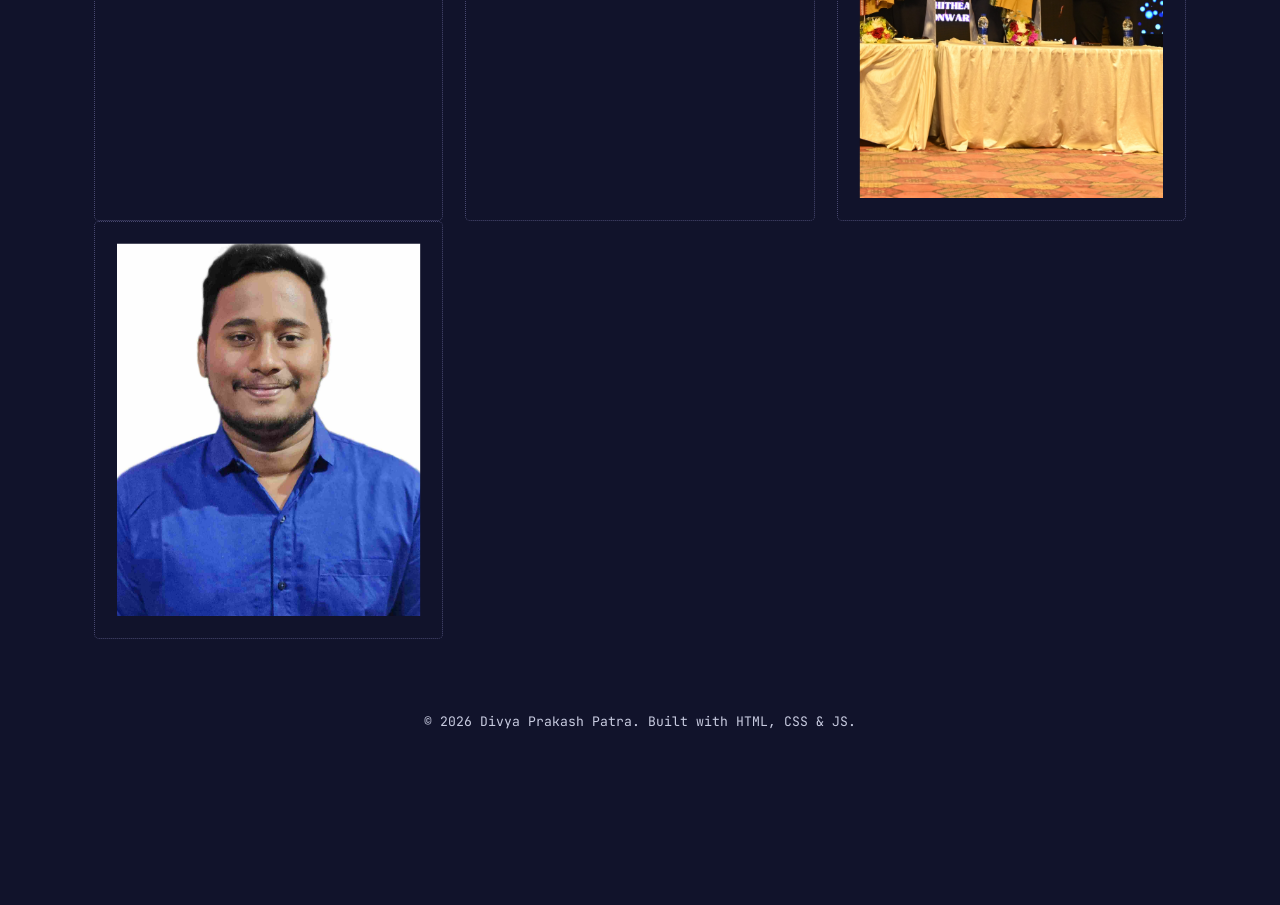
==== commit 3c7aa7b0: "image final version" ====
--- a/image.html
+++ b/image.html
@@ -46,114 +46,52 @@
       <p class="eyebrow">// Gallery</p>
       <h2>Pictures that tells a Story</h2>
     </div>
+  <style>
+  /* Container for images */
+  .image-container {
+    display: flex;                  /* Arrange items in a row */
+    justify-content: space-between; /* Space between images */
+    flex-wrap: wrap;                /* Allow wrapping on small screens */
+    margin: 30px;
+  }
 
-    <div class="project-grid">
-      <article class="project-card project-card--blue">
-        <div class="project-card__top">
-          <span class="project-card__tag">image</span>
-          <span class="project-card__date">2026</span>
-        </div>
-        <h3>The core BMC of Hostel</h3>
-        <p><img src="image8.JPG" alt="image" width="300" height="400" object-fit="cover"></p>
-        <div class="chip-row">
-        </div>
-      </article>
-   <article class="project-card project-card--blue">
-        <div class="project-card__top">
-          <span class="project-card__tag">image</span>
-          <span class="project-card__date">2026</span>
-        </div>
-        <h3>cuttack</h3>
-        <p><img src="image7.jpg" alt="image" width="300" height="400" object-fit="cover"></p>
-        <div class="chip-row">
-        </div>
-      </article>
+  /* Style for each image */
+  .image-container img {
+    width: 32%;       /* 3 images per row with small gaps */
+    height: auto;     /* Keep aspect ratio */
+    border-radius: 5px;
+    object-fit: cover; /* Crop if needed */
+    padding: 2%;
+    border: 1px dotted rgb(72, 72, 112);
 
-      <article class="project-card project-card--blue">
-        <div class="project-card__top">
-          <span class="project-card__tag">image</span>
-          <span class="project-card__date">2026</span>
-        </div>
-        <h3>image of farewell</h3>
-        <p><img src="image1.jpg" alt="image" width="300" height="400" object-fit="cover"></p>
-        <div class="chip-row">
-        </div>
-      </article>
+  }
 
-      
-      <article class="project-card project-card--blue">
-        <div class="project-card__top">
-          <span class="project-card__tag">image</span>
-          <span class="project-card__date">2026</span>
-        </div>
-        <h3>Night Lights</h3>
-        <p><img src="image6.jpg" alt="image" width="300" height="400" object-fit="cover"></p>
-        <div class="chip-row">
-        </div>
-      </article>
+  /* Responsive: stack images on small screens */
+  @media (max-width: 600px) {
+    .image-container img {
+      width: 100%; /* Full width on small devices */
+      margin-bottom: 10px;
+      padding: 4%;
+      border: 1px dotted rgb(72, 72, 112);
+    }
+  }
+</style>
+</head>
+<body>
 
-      <article class="project-card project-card--blue">
-        <div class="project-card__top">
-          <span class="project-card__tag">image</span>
-          <span class="project-card__date">2026</span>
-        </div>
-        <h3>leadership</h3>
-        <p><img src="image3.jpg" alt="image" width="300" height="400" object-fit="cover"></p>
-        <div class="chip-row">
-        </div>
-      </article>
-            <article class="project-card project-card--blue">
-        <div class="project-card__top">
-          <span class="project-card__tag">image</span>
-          <span class="project-card__date">2026</span>
-        </div>
-        <h3>Nandankanan</h3>
-        <p><img src="image4.jpg" alt="image" width="300" height="400" object-fit="cover"></p>
-        <div class="chip-row">
-        </div>
-      </article>
-            <article class="project-card project-card--blue">
-        <div class="project-card__top">
-          <span class="project-card__tag">image</span>
-          <span class="project-card__date">2026</span>
-        </div>
-        <h3>Inter Department Sports</h3>
-        <p><img src="image5.jpg" alt="image" width="300" height="400" object-fit="cover"></p>
-        <div class="chip-row">
-        </div>
-      </article>
-            <article class="project-card project-card--blue">
-        <div class="project-card__top">
-          <span class="project-card__tag">image</span>
-          <span class="project-card__date">2026</span>
-        </div>
-        <h3>Puri</h3>
-        <p><img src="image2.jpg" alt="image" width="300" height="400" object-fit="cover"></p>
-        <div class="chip-row">
-        </div>
-      </article>
-<article class="project-card project-card--blue">
-        <div class="project-card__top">
-          <span class="project-card__tag">image</span>
-          <span class="project-card__date">2026</span>
-        </div>
-        <h3>Passport size image</h3>
-        <p><img src="passport.jpg" alt="image" width="300" height="400" object-fit="cover"></p>
-        <div class="chip-row">
-        </div>
-      </article>
- <article class="project-card project-card--blue">
-        <div class="project-card__top">
-          <span class="project-card__tag">image</span>
-          <span class="project-card__date">2026</span>
-        </div>
-        <h3>Leading Annual function</h3>
-        <p><img src="image9.jpg" alt="image" width="300" height="400" object-fit="cover"></p>
-        <div class="chip-row">
-        </div>
-      </article>
-    </div>
-  </section>
+<div class="image-container">
+  <img src="img/image1.jpg" alt="Image 1">
+  <img src="img/image2.jpg" alt="Image 2">
+  <img src="img/image3.jpg" alt="Image 3">
+  <img src="img/image4.jpg" alt="Image 4">
+  <img src="img/image5.jpg" alt="Image 5">
+  <img src="img/image6.jpg" alt="Image 6">
+  <img src="img/image7.jpg" alt="Image 7">
+  <img src="img/image8.jpg" alt="Image 8">
+  <img src="img/image9.jpg" alt="Image 9">
+  <img src="img/passport.jpg" alt="Passport Image">
+
+</div>
 
 <footer class="footer">
   <p>© <span id="year"></span> Divya Prakash Patra. Built with HTML, CSS &amp; JS.</p>
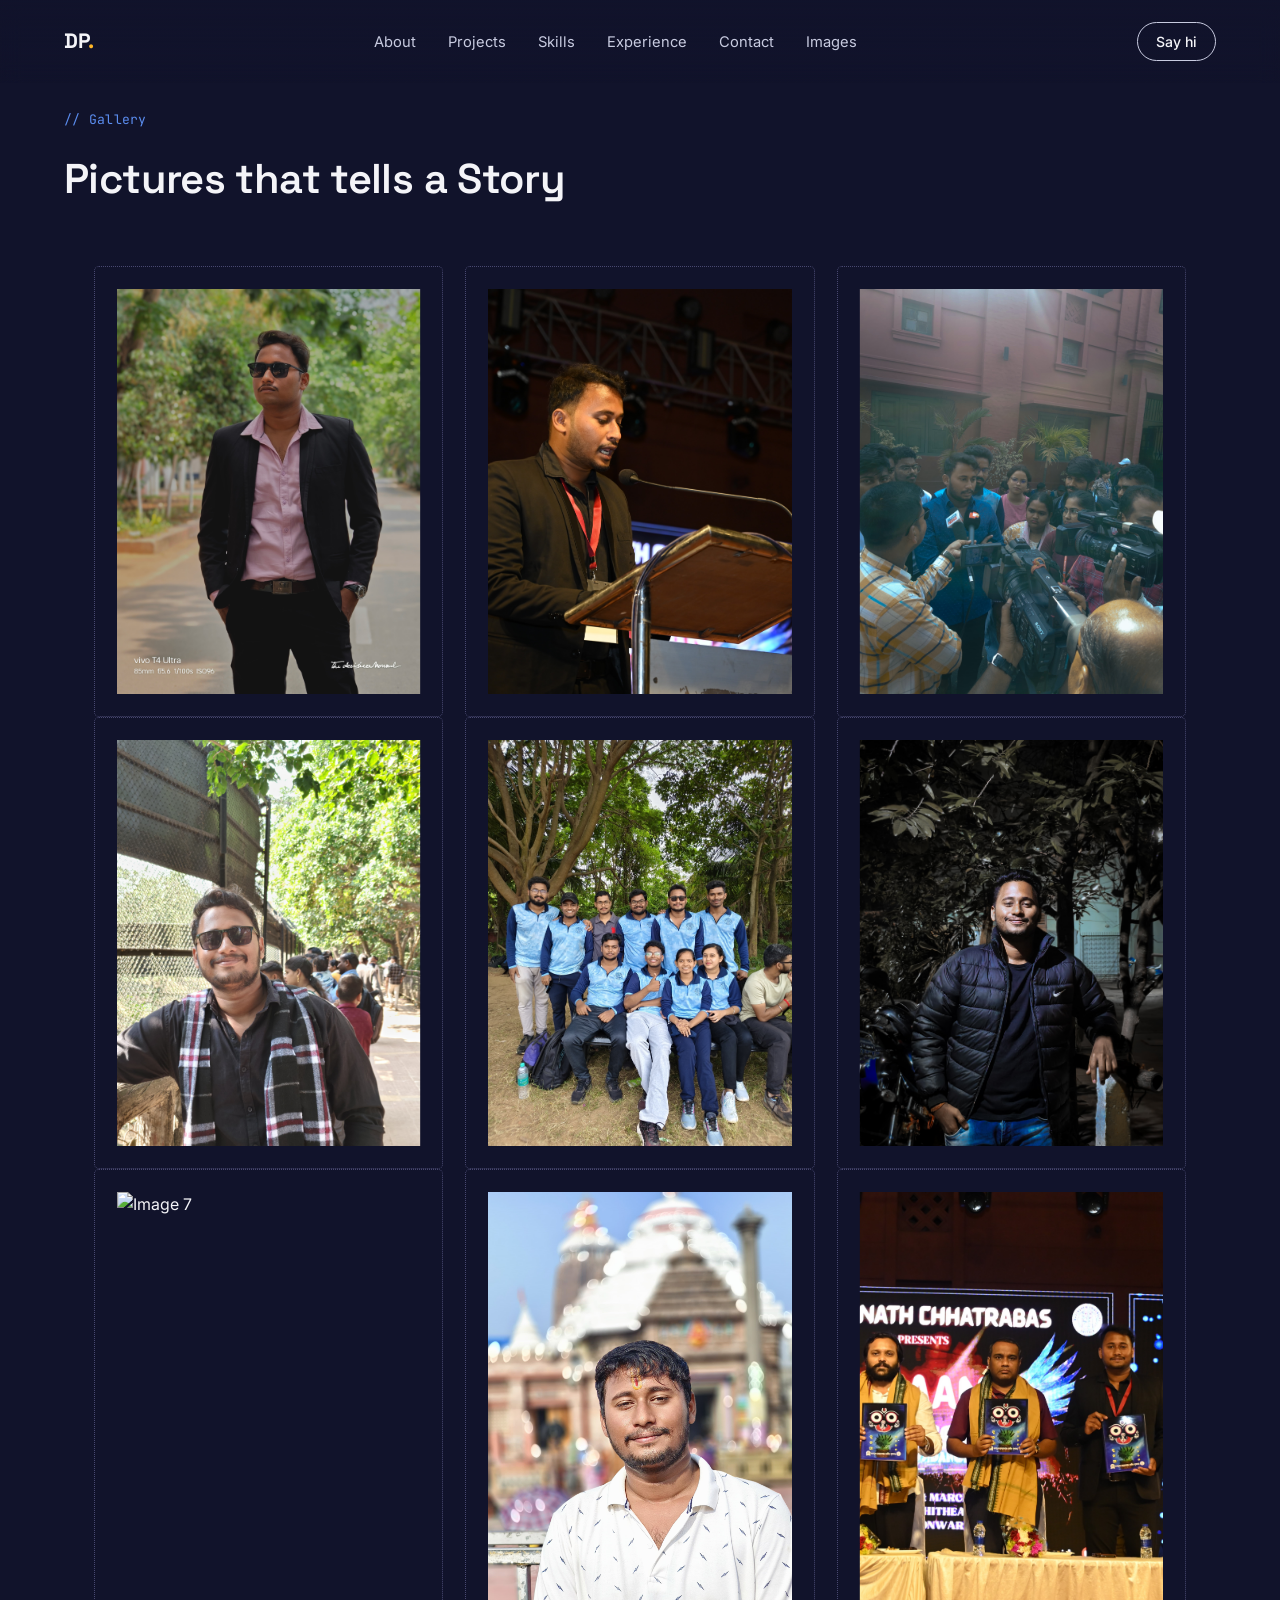
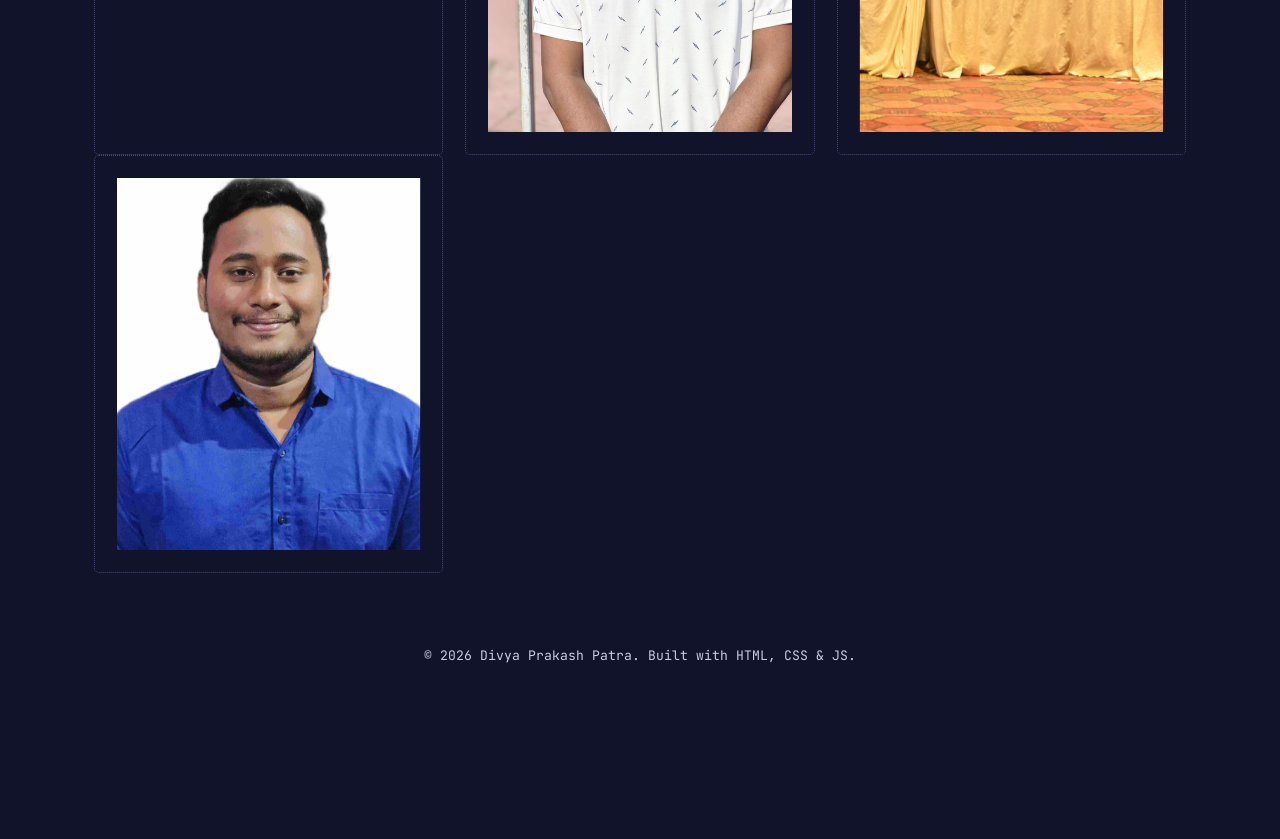
==== commit 00267fcf: "Replace image2 with image8 and update order" ====
--- a/image.html
+++ b/image.html
@@ -81,13 +81,13 @@
 
 <div class="image-container">
   <img src="img/image1.jpg" alt="Image 1">
-  <img src="img/image2.jpg" alt="Image 2">
+  <img src="img/image8.JPG" alt="Image 8">
   <img src="img/image3.jpg" alt="Image 3">
   <img src="img/image4.jpg" alt="Image 4">
   <img src="img/image5.jpg" alt="Image 5">
   <img src="img/image6.jpg" alt="Image 6">
   <img src="img/image7.jpg" alt="Image 7">
-  <img src="img/image8.jpg" alt="Image 8">
+  <img src="img/image2.jpg" alt="Image 2">
   <img src="img/image9.jpg" alt="Image 9">
   <img src="img/passport.jpg" alt="Passport Image">
 
